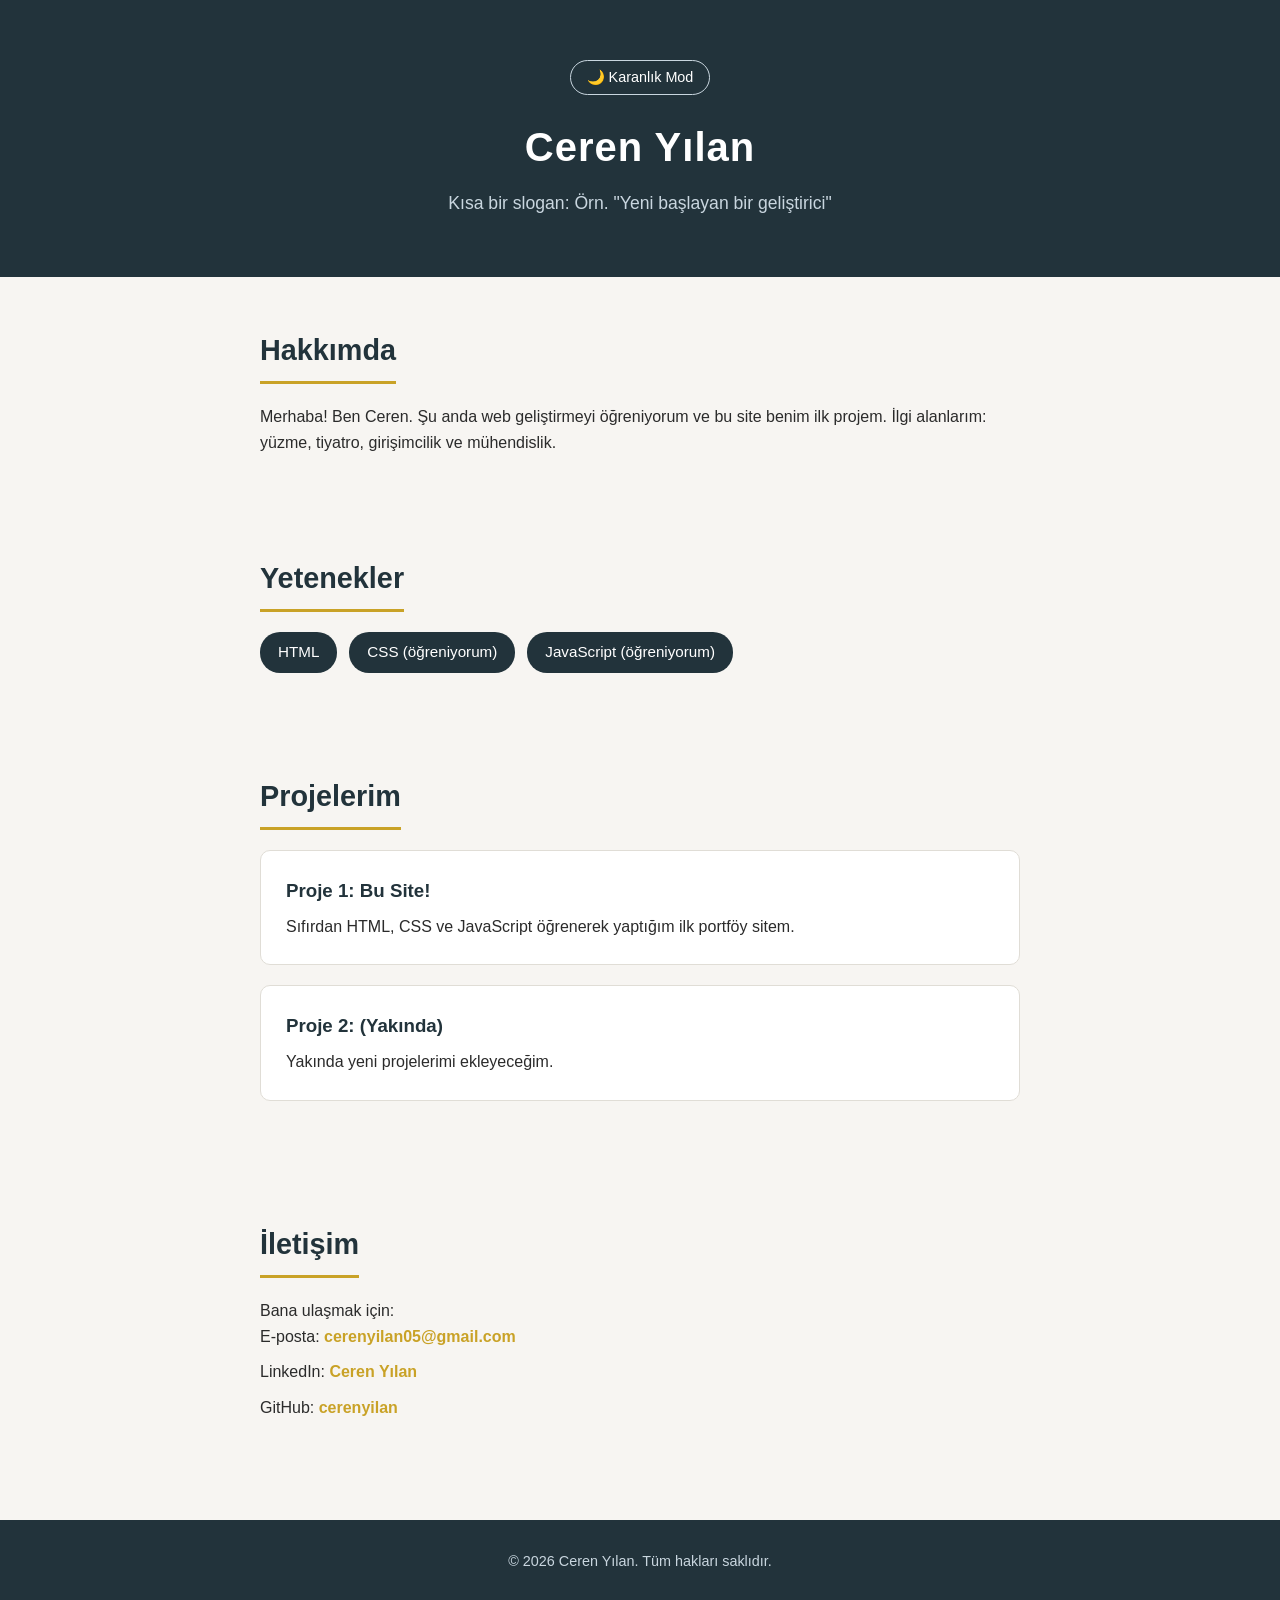
==== index.html @ 8c62ceee "Rename index (2).html to index.html" ====
<!DOCTYPE html>
<!-- Bu satır, tarayıcıya "bu bir HTML5 belgesi" diyor. Her HTML dosyasının en başında olmalı. -->
<html lang="tr">
<!-- <html> tüm sayfayı saran ana kutudur. lang="tr" tarayıcıya sayfanın Türkçe olduğunu söyler. -->

<head>
    <!-- <head> içindekiler EKRANDA GÖRÜNMEZ. Tarayıcıya "arkaplan bilgisi" verir. -->
    <meta charset="UTF-8">
    <!-- Türkçe karakterlerin (ş, ğ, ı, ö, ü, ç) doğru görünmesini sağlar -->
    <meta name="viewport" content="width=device-width, initial-scale=1.0">
    <!-- Telefon ve tablette sayfanın doğru ölçekte açılmasını sağlar (3. aşamada işimize yarayacak) -->
    <title>Portföyüm</title>
    <!-- Bu yazı, tarayıcı sekmesinde (tab) görünür -->
    <link rel="stylesheet" href="style.css">
    <!-- Bu satır, style.css dosyasını bu sayfaya bağlar.
         CSS ve HTML dosyaları AYNI KLASÖRDE olmalı ki bu bağlantı çalışsın. -->
</head>

<body>
    <!-- <body> içindekiler EKRANDA GÖRÜNÜR. Sitenin gerçek içeriği burada. -->

    <!-- ===== ÜST KISIM / BAŞLIK ===== -->
    <header>
        <button id="tema-butonu">🌙 Karanlık Mod</button>
        <!-- Bu butona JavaScript'te "id ile" erişeceğiz -->
        <h1>Ceren Yılan</h1>
        <p>Kısa bir slogan: Örn. "Yeni başlayan bir geliştirici"</p>
    </header>

    <!-- ===== HAKKIMDA BÖLÜMÜ ===== -->
    <section id="hakkimda">
        <h2>Hakkımda</h2>
        <p>
            Merhaba! Ben Ceren. Şu anda web geliştirmeyi öğreniyorum ve
            bu site benim ilk projem. İlgi alanlarım: yüzme, tiyatro,
            girişimcilik ve mühendislik.
        </p>
    </section>

    <!-- ===== YETENEKLER BÖLÜMÜ ===== -->
    <section id="yetenekler">
        <h2>Yetenekler</h2>
        <ul>
            <li>HTML</li>
            <li>CSS (öğreniyorum)</li>
            <li>JavaScript (öğreniyorum)</li>
        </ul>
    </section>

    <!-- ===== PROJELER BÖLÜMÜ ===== -->
    <section id="projeler">
        <h2>Projelerim</h2>

        <div class="proje-karti">
            <h3>Proje 1: Bu Site!</h3>
            <p>Sıfırdan HTML, CSS ve JavaScript öğrenerek yaptığım ilk portföy sitem.</p>
        </div>

        <div class="proje-karti">
            <h3>Proje 2: (Yakında)</h3>
            <p>Yakında yeni projelerimi ekleyeceğim.</p>
        </div>
    </section>

    <!-- ===== İLETİŞİM BÖLÜMÜ ===== -->
    <section id="iletisim">
        <h2>İletişim</h2>
        <p>Bana ulaşmak için:</p>
        <ul>
            <li>E-posta: <a href="mailto:cerenyilan05@gmail.com">cerenyilan05@gmail.com</a></li>
            <li>LinkedIn: <a href="https://www.linkedin.com/in/ceren-yilan">Ceren Yılan</a></li>
            <li>GitHub: <a href="https://github.com/cerenyilan">cerenyilan</a></li>
        </ul>
    </section>

    <!-- ===== ALT BİLGİ ===== -->
    <footer>
        <p>&copy; 2026 Ceren Yılan. Tüm hakları saklıdır.</p>
    </footer>

    <script src="script.js"></script>
    <!-- script etiketini body'nin EN SONUNA koyuyoruz.
         Neden? Çünkü JavaScript, sayfadaki elemanlara erişmeye çalışır
         (örn. tema-butonu). Eğer script HTML'in en başında olsaydı,
         buton henüz yüklenmeden JS onu aramaya çalışır ve HATA verirdi.
         En sona koymak, "önce sayfayı kur, sonra JS'i çalıştır" demektir. -->

</body>
</html>
---- style.css ----
/* ============================================
   1. GENEL SIFIRLAMA (RESET)
   Tarayıcılar bazı etiketlere kendiliğinden boşluk (margin/padding) verir.
   Bunu sıfırlayıp, kontrolü tamamen kendimiz alıyoruz.
   ============================================ */
* {
    margin: 0;
    padding: 0;
    box-sizing: border-box;
    /* box-sizing: border-box -> bir kutunun genişliğini hesaplarken
       padding ve border'ı da içine dahil eder. Bu, layout yaparken
       hayatını çok kolaylaştıracak bir ayar. */
}

/* ============================================
   2. TEMEL GÖVDE (BODY) AYARLARI
   Site genelinde kullanılacak font, arkaplan rengi, metin rengi.
   ============================================ */
body {
    font-family: 'Segoe UI', Arial, sans-serif;
    /* Tarayıcı önce 'Segoe UI'yi arar, yoksa Arial'a, o da yoksa
       sistemin varsayılan sans-serif fontuna geçer. */
    background-color: #f7f5f2;
    /* Göz yormayan, kırık beyaz bir arkaplan */
    color: #2b2b2b;
    /* Saf siyah yerine yumuşak koyu gri - okuması daha rahat */
    line-height: 1.6;
    /* Satırlar arası boşluk - metni okunabilir yapar */
}

/* ============================================
   3. ÜST KISIM (HEADER)
   ============================================ */
header {
    background-color: #22333b;
    /* Koyu, kurumsal bir lacivert-gri ton */
    color: #ffffff;
    text-align: center;
    padding: 60px 20px;
    /* üst-alt: 60px, sağ-sol: 20px */
}

header h1 {
    font-size: 2.5rem;
    /* rem = kök font boyutuna göre oran. 2.5rem ≈ 40px */
    margin-bottom: 10px;
    letter-spacing: 1px;
    /* Harfler arasına hafif boşluk - başlığa şıklık katar */
}

header p {
    font-size: 1.1rem;
    color: #c9d6df;
    /* Ana beyazdan biraz farklı, daha yumuşak bir ton */
}

/* ============================================
   4. BÖLÜMLER (SECTIONS) - GENEL KURAL
   Bu kural TÜM <section> etiketlerine uygulanır.
   ============================================ */
section {
    max-width: 800px;
    /* İçerik çok geniş ekranlarda bile 800px'i geçmesin,
       böylece satırlar çok uzayıp okunması zorlaşmaz. */
    margin: 0 auto;
    /* "margin: 0 auto" bir kutuyu YATAYDA ortalar */
    padding: 50px 20px;
}

section h2 {
    font-size: 1.8rem;
    color: #22333b;
    margin-bottom: 20px;
    border-bottom: 3px solid #c9a227;
    /* Başlığın altına ince bir çizgi - vurgu için */
    display: inline-block;
    /* Çizginin sadece yazının altında olmasını sağlar,
       tüm satırın altında değil. */
    padding-bottom: 8px;
}

/* ============================================
   5. YETENEKLER LİSTESİ
   ============================================ */
#yetenekler ul {
    list-style: none;
    /* Liste noktalarını (•) kaldırıyoruz, kendi tasarımımızı yapacağız */
    display: flex;
    /* Elemanları yan yana dizer (flexbox - çok önemli bir CSS aracı) */
    flex-wrap: wrap;
    /* Sığmazsa alt satıra insin */
    gap: 12px;
    /* Elemanlar arası boşluk */
}

#yetenekler li {
    background-color: #22333b;
    color: white;
    padding: 8px 18px;
    border-radius: 20px;
    /* Kenarları yuvarlar - "etiket/badge" görünümü verir */
    font-size: 0.95rem;
}

/* ============================================
   6. PROJE KARTLARI
   ============================================ */
.proje-karti {
    background-color: #ffffff;
    border: 1px solid #e0ddd6;
    border-radius: 10px;
    padding: 25px;
    margin-bottom: 20px;
    transition: transform 0.2s ease, box-shadow 0.2s ease;
    /* transition -> özellik değişirken ANINDA değil, yumuşak geçişle olsun */
}

.proje-karti:hover {
    /* :hover -> fare üzerine gelince ne olacağını belirler */
    transform: translateY(-4px);
    /* Kart hafifçe yukarı kalkar */
    box-shadow: 0 8px 20px rgba(0, 0, 0, 0.08);
    /* Hafif gölge - "kart havada süzülüyor" hissi verir */
}

.proje-karti h3 {
    color: #22333b;
    margin-bottom: 8px;
}

/* ============================================
   7. İLETİŞİM BÖLÜMÜ LİNKLERİ
   ============================================ */
#iletisim ul {
    list-style: none;
}

#iletisim li {
    margin-bottom: 10px;
}

#iletisim a {
    color: #c9a227;
    text-decoration: none;
    /* Linkin altındaki alt çizgiyi kaldırır */
    font-weight: 600;
}

#iletisim a:hover {
    text-decoration: underline;
    /* Sadece fare üzerine gelince alt çizgi görünsün */
}

/* ============================================
   8. ALT BİLGİ (FOOTER)
   ============================================ */
footer {
    text-align: center;
    padding: 30px 20px;
    background-color: #22333b;
    color: #c9d6df;
    font-size: 0.9rem;
    margin-top: 40px;
}

/* ============================================
   9. TEMA BUTONU
   ============================================ */
#tema-butonu {
    background-color: transparent;
    color: white;
    border: 1px solid #c9d6df;
    padding: 8px 16px;
    border-radius: 20px;
    cursor: pointer;
    /* cursor: pointer -> fare üzerine gelince "el" işaretine döner,
       bu bir butona tıklanabileceğini gösterir */
    font-size: 0.9rem;
    margin-bottom: 20px;
    transition: background-color 0.2s ease;
}

#tema-butonu:hover {
    background-color: rgba(255, 255, 255, 0.1);
    /* Hafif şeffaf beyaz - fare üzerine gelince belli olsun */
}

/* ============================================
   10. KARANLIK MOD (DARK MODE)
   JavaScript, <body> etiketine "karanlik-mod" class'ını EKLEYİP
   ÇIKARARAK bu kuralları tetikleyecek. CSS burada sadece
   "karanlik-mod class'ı varsa böyle görün" diyor, class'ı
   ekleme işini JavaScript yapacak.
   ============================================ */
body.karanlik-mod {
    background-color: #1a1a1a;
    color: #e8e8e8;
}

body.karanlik-mod .proje-karti {
    background-color: #2b2b2b;
    border-color: #3d3d3d;
}

body.karanlik-mod .proje-karti h3 {
    color: #e8e8e8;
}

body.karanlik-mod section h2 {
    color: #e8e8e8;
}

/* ============================================
   11. RESPONSIVE DESIGN (DUYARLI TASARIM)
   Ekran 768px'den dar olduğunda (tablet ve telefon) bu kurallar devreye girer.
   Yukarıdaki kurallar hâlâ geçerli, biz sadece BAZI özellikleri override
   ediyoruz (üzerine yazıyoruz).
   ============================================ */
@media (max-width: 768px) {

    header {
        padding: 40px 15px;
        /* Küçük ekranda dev boşluklara gerek yok, biraz daraltıyoruz */
    }

    header h1 {
        font-size: 1.8rem;
        /* 2.5rem çok büyüktü, telefon ekranında taşabilirdi */
    }

    header p {
        font-size: 1rem;
    }

    section {
        padding: 30px 16px;
        /* Kenar boşluklarını daralttık, içerik için daha fazla yer açtık */
    }

    section h2 {
        font-size: 1.5rem;
    }

    #yetenekler ul {
        justify-content: center;
        /* Etiketleri ortalıyoruz - dar ekranda daha dengeli durur */
    }

    .proje-karti {
        padding: 18px;
        /* Kart içi boşluğu biraz azalttık, dar ekranda yer kazandırır */
    }

    .proje-karti:hover {
        transform: none;
        /* Telefonda "hover" (fare üzerine gelme) diye bir şey yok,
           dokunmatik ekranda bu efekt anlamsız kalır, kapatıyoruz */
    }
}

/* Çok küçük telefonlar için (400px altı) ekstra bir ince ayar */
@media (max-width: 400px) {
    header h1 {
        font-size: 1.5rem;
    }

    #yetenekler li {
        font-size: 0.85rem;
        padding: 6px 14px;
    }
}
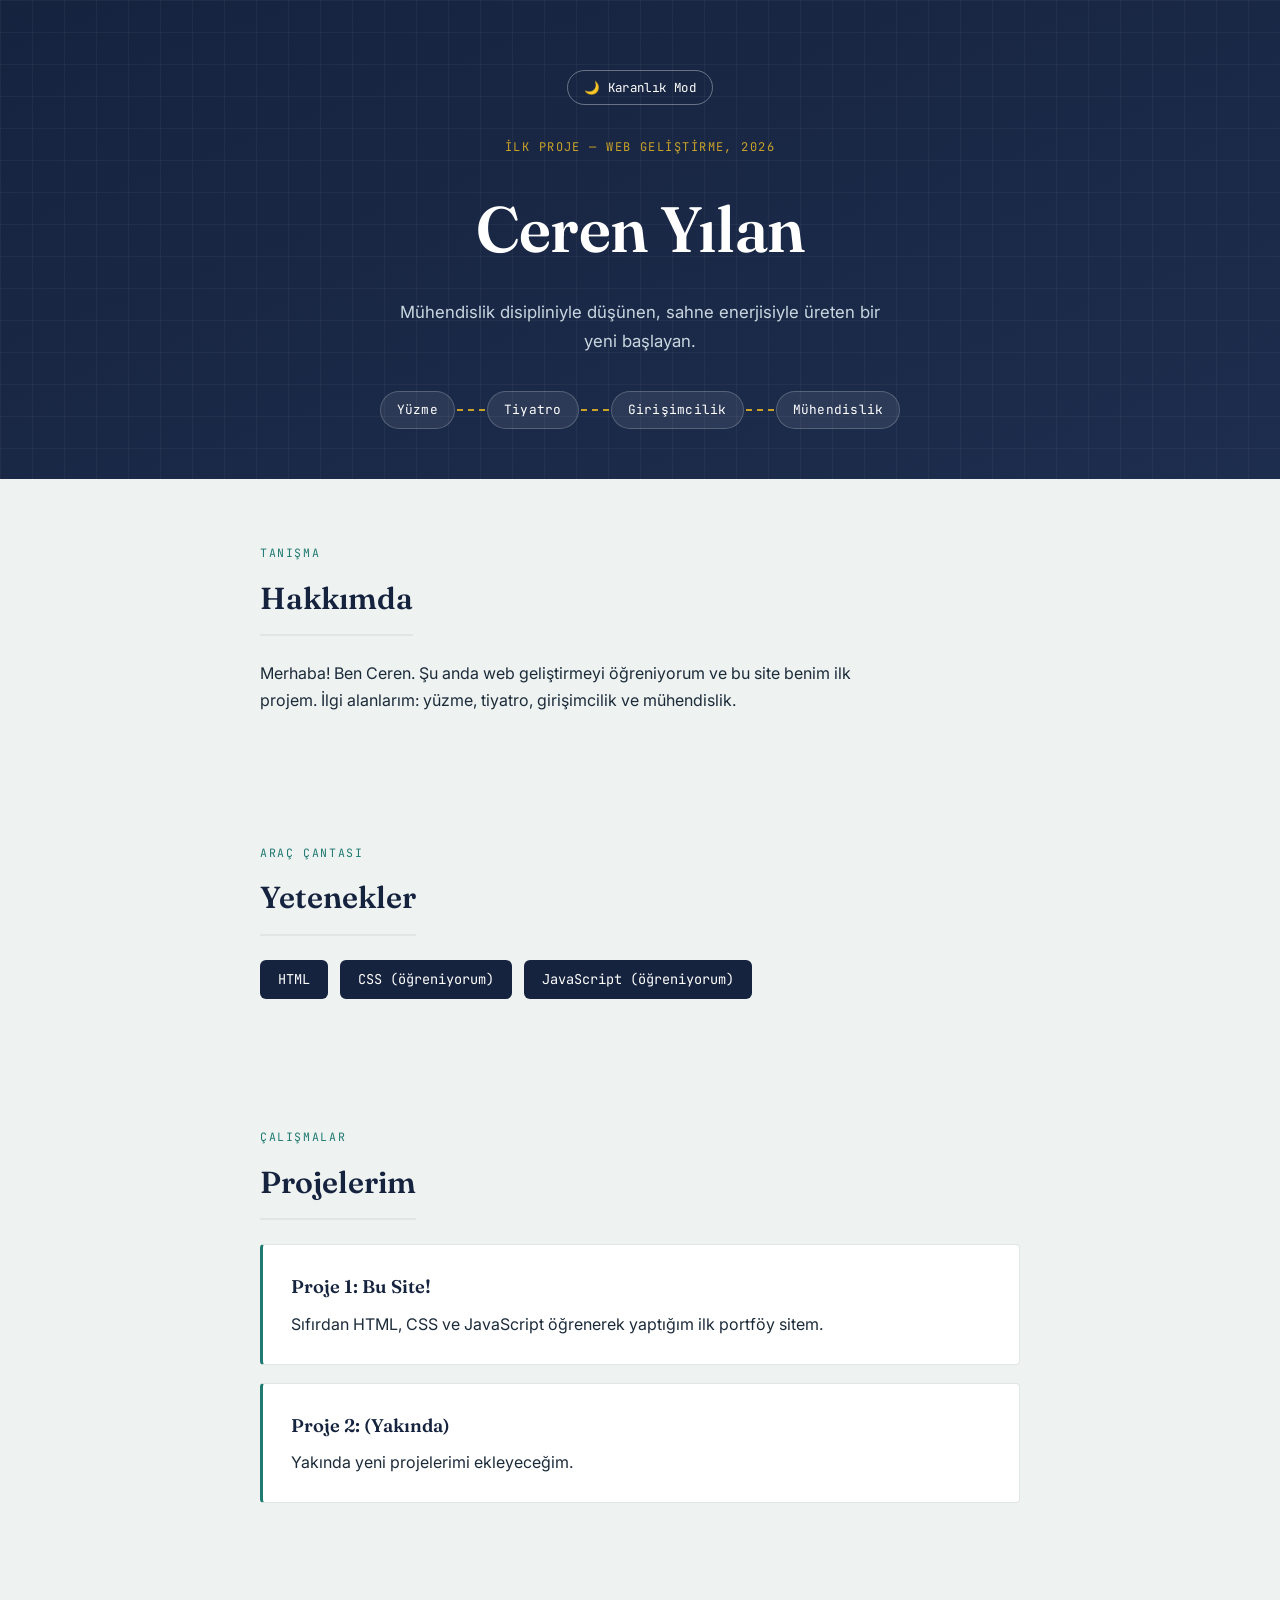
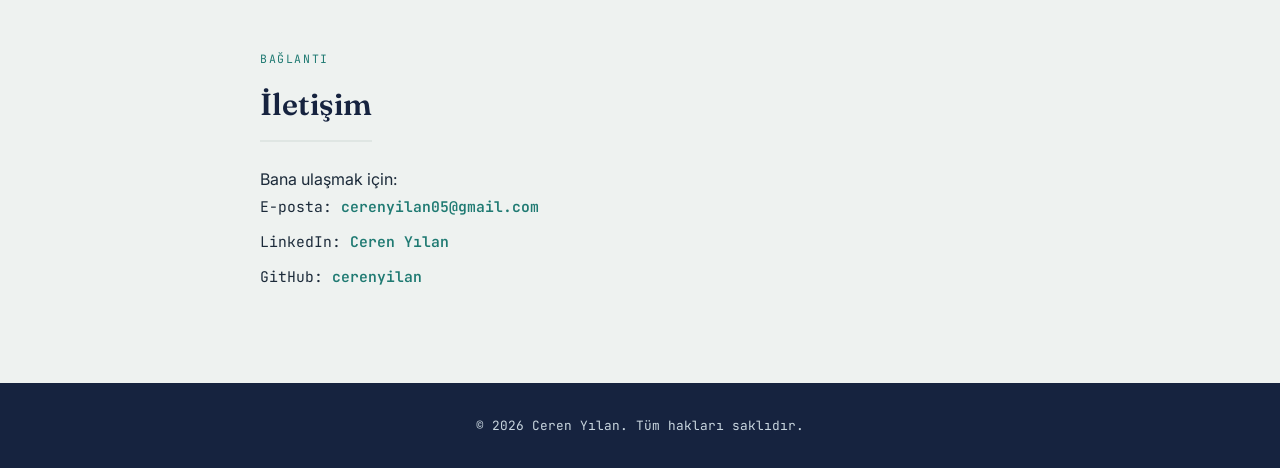
==== commit ea79844c: "Tasarimi gelistirdim: yeni renk paleti, fontlar ve scroll animasyonu" ====
--- a/index.html
+++ b/index.html
@@ -14,6 +14,12 @@
     <link rel="stylesheet" href="style.css">
     <!-- Bu satır, style.css dosyasını bu sayfaya bağlar.
          CSS ve HTML dosyaları AYNI KLASÖRDE olmalı ki bu bağlantı çalışsın. -->
+
+    <link rel="preconnect" href="https://fonts.googleapis.com">
+    <link rel="preconnect" href="https://fonts.gstatic.com" crossorigin>
+    <link href="https://fonts.googleapis.com/css2?family=Fraunces:opsz,wght@9..144,500;9..144,600;9..144,700&family=Inter:wght@400;500;600&family=JetBrains+Mono:wght@500&display=swap" rel="stylesheet">
+    <!-- Google Fonts'tan 3 farklı font ailesi çekiyoruz:
+         Fraunces (başlıklar), Inter (gövde metni), JetBrains Mono (etiketler) -->
 </head>
 
 <body>
@@ -23,12 +29,30 @@
     <header>
         <button id="tema-butonu">🌙 Karanlık Mod</button>
         <!-- Bu butona JavaScript'te "id ile" erişeceğiz -->
+
+        <p class="eyebrow">İLK PROJE — WEB GELİŞTİRME, 2026</p>
+        <!-- "eyebrow" = başlığın üstünde duran küçük, teknik görünümlü etiket -->
+
         <h1>Ceren Yılan</h1>
-        <p>Kısa bir slogan: Örn. "Yeni başlayan bir geliştirici"</p>
+        <p class="hero-tagline">Mühendislik disipliniyle düşünen, sahne enerjisiyle üreten bir yeni başlayan.</p>
+
+        <div class="ilgi-alanlari">
+            <!-- Kulvar çizgisi mantığı: her etiket, yüzme havuzu şeridi gibi
+                 kesikli bir çizgiyle birbirine bağlanıyor. Bu, "farklı
+                 alanlardan geçen tek bir yol" fikrini görsel olarak anlatıyor. -->
+            <span class="ilgi-etiket">Yüzme</span>
+            <span class="kulvar-cizgisi"></span>
+            <span class="ilgi-etiket">Tiyatro</span>
+            <span class="kulvar-cizgisi"></span>
+            <span class="ilgi-etiket">Girişimcilik</span>
+            <span class="kulvar-cizgisi"></span>
+            <span class="ilgi-etiket">Mühendislik</span>
+        </div>
     </header>
 
     <!-- ===== HAKKIMDA BÖLÜMÜ ===== -->
-    <section id="hakkimda">
+    <section id="hakkimda" class="reveal">
+        <p class="section-eyebrow">TANIŞMA</p>
         <h2>Hakkımda</h2>
         <p>
             Merhaba! Ben Ceren. Şu anda web geliştirmeyi öğreniyorum ve
@@ -38,7 +62,8 @@
     </section>
 
     <!-- ===== YETENEKLER BÖLÜMÜ ===== -->
-    <section id="yetenekler">
+    <section id="yetenekler" class="reveal">
+        <p class="section-eyebrow">ARAÇ ÇANTASI</p>
         <h2>Yetenekler</h2>
         <ul>
             <li>HTML</li>
@@ -48,7 +73,8 @@
     </section>
 
     <!-- ===== PROJELER BÖLÜMÜ ===== -->
-    <section id="projeler">
+    <section id="projeler" class="reveal">
+        <p class="section-eyebrow">ÇALIŞMALAR</p>
         <h2>Projelerim</h2>
 
         <div class="proje-karti">
@@ -63,7 +89,8 @@
     </section>
 
     <!-- ===== İLETİŞİM BÖLÜMÜ ===== -->
-    <section id="iletisim">
+    <section id="iletisim" class="reveal">
+        <p class="section-eyebrow">BAĞLANTI</p>
         <h2>İletişim</h2>
         <p>Bana ulaşmak için:</p>
         <ul>
--- a/style.css
+++ b/style.css
@@ -1,271 +1,395 @@
+/* ============================================
+   0. TASARIM TOKENLARI (CSS DEĞİŞKENLERİ)
+   Bu, YENİ bir CSS kavramı: "CSS Custom Properties" (değişkenler).
+   --isim: değer; şeklinde tanımlanır, sonra var(--isim) ile
+   istediğin yerde kullanılır. Faydası: rengi TEK yerden değiştirip
+   tüm siteye yayabilirsin, her yerde tek tek aramana gerek kalmaz.
+   ============================================ */
+:root {
+    /* Renk paleti */
+    --renk-lacivert: #16233f;      /* Ana koyu renk - mühendislik/ciddiyet */
+    --renk-lacivert-2: #1d2d4d;    /* Lacivertin biraz açığı - gradyanlar için */
+    --renk-kagit: #eef2f0;         /* Açık arkaplan - su/deniz köpüğü tonu */
+    --renk-metin: #1c2b3a;         /* Ana metin rengi */
+    --renk-teal: #1f7a72;          /* Ana vurgu - su, mühendislik */
+    --renk-altin: #c9a227;         /* İkincil vurgu - sahne/tiyatro ışığı */
+    --renk-gri-acik: #dfe6e3;      /* Kenarlıklar, ayraçlar için soft gri */
+
+    /* Tipografi */
+    --font-baslik: 'Fraunces', Georgia, serif;
+    --font-govde: 'Inter', 'Segoe UI', Arial, sans-serif;
+    --font-mono: 'JetBrains Mono', monospace;
+}
+
 /* ============================================
    1. GENEL SIFIRLAMA (RESET)
-   Tarayıcılar bazı etiketlere kendiliğinden boşluk (margin/padding) verir.
-   Bunu sıfırlayıp, kontrolü tamamen kendimiz alıyoruz.
    ============================================ */
 * {
     margin: 0;
     padding: 0;
     box-sizing: border-box;
-    /* box-sizing: border-box -> bir kutunun genişliğini hesaplarken
-       padding ve border'ı da içine dahil eder. Bu, layout yaparken
-       hayatını çok kolaylaştıracak bir ayar. */
 }
 
 /* ============================================
    2. TEMEL GÖVDE (BODY) AYARLARI
-   Site genelinde kullanılacak font, arkaplan rengi, metin rengi.
    ============================================ */
 body {
-    font-family: 'Segoe UI', Arial, sans-serif;
-    /* Tarayıcı önce 'Segoe UI'yi arar, yoksa Arial'a, o da yoksa
-       sistemin varsayılan sans-serif fontuna geçer. */
-    background-color: #f7f5f2;
-    /* Göz yormayan, kırık beyaz bir arkaplan */
-    color: #2b2b2b;
-    /* Saf siyah yerine yumuşak koyu gri - okuması daha rahat */
-    line-height: 1.6;
-    /* Satırlar arası boşluk - metni okunabilir yapar */
-}
-
-/* ============================================
-   3. ÜST KISIM (HEADER)
+    font-family: var(--font-govde);
+    background-color: var(--renk-kagit);
+    color: var(--renk-metin);
+    line-height: 1.7;
+    transition: background-color 0.3s ease, color 0.3s ease;
+    /* Karanlık moda geçişin ANİ değil, yumuşak olmasını sağlar */
+}
+
+/* ============================================
+   3. ÜST KISIM (HEADER) - YENİ TASARIM
    ============================================ */
 header {
-    background-color: #22333b;
-    /* Koyu, kurumsal bir lacivert-gri ton */
+    background: linear-gradient(160deg, var(--renk-lacivert) 0%, var(--renk-lacivert-2) 100%);
+    /* linear-gradient -> tek düz renk yerine iki renk arasında yumuşak geçiş.
+       160deg, geçişin açısını belirtiyor (yukarıdan aşağıya, hafif çapraz) */
     color: #ffffff;
     text-align: center;
-    padding: 60px 20px;
-    /* üst-alt: 60px, sağ-sol: 20px */
-}
-
-header h1 {
-    font-size: 2.5rem;
-    /* rem = kök font boyutuna göre oran. 2.5rem ≈ 40px */
-    margin-bottom: 10px;
-    letter-spacing: 1px;
-    /* Harfler arasına hafif boşluk - başlığa şıklık katar */
-}
-
-header p {
-    font-size: 1.1rem;
-    color: #c9d6df;
-    /* Ana beyazdan biraz farklı, daha yumuşak bir ton */
-}
-
-/* ============================================
-   4. BÖLÜMLER (SECTIONS) - GENEL KURAL
-   Bu kural TÜM <section> etiketlerine uygulanır.
-   ============================================ */
-section {
-    max-width: 800px;
-    /* İçerik çok geniş ekranlarda bile 800px'i geçmesin,
-       böylece satırlar çok uzayıp okunması zorlaşmaz. */
-    margin: 0 auto;
-    /* "margin: 0 auto" bir kutuyu YATAYDA ortalar */
-    padding: 50px 20px;
-}
-
-section h2 {
-    font-size: 1.8rem;
-    color: #22333b;
-    margin-bottom: 20px;
-    border-bottom: 3px solid #c9a227;
-    /* Başlığın altına ince bir çizgi - vurgu için */
-    display: inline-block;
-    /* Çizginin sadece yazının altında olmasını sağlar,
-       tüm satırın altında değil. */
-    padding-bottom: 8px;
-}
-
-/* ============================================
-   5. YETENEKLER LİSTESİ
-   ============================================ */
-#yetenekler ul {
-    list-style: none;
-    /* Liste noktalarını (•) kaldırıyoruz, kendi tasarımımızı yapacağız */
-    display: flex;
-    /* Elemanları yan yana dizer (flexbox - çok önemli bir CSS aracı) */
-    flex-wrap: wrap;
-    /* Sığmazsa alt satıra insin */
-    gap: 12px;
-    /* Elemanlar arası boşluk */
-}
-
-#yetenekler li {
-    background-color: #22333b;
-    color: white;
-    padding: 8px 18px;
-    border-radius: 20px;
-    /* Kenarları yuvarlar - "etiket/badge" görünümü verir */
-    font-size: 0.95rem;
-}
-
-/* ============================================
-   6. PROJE KARTLARI
-   ============================================ */
-.proje-karti {
-    background-color: #ffffff;
-    border: 1px solid #e0ddd6;
-    border-radius: 10px;
-    padding: 25px;
-    margin-bottom: 20px;
-    transition: transform 0.2s ease, box-shadow 0.2s ease;
-    /* transition -> özellik değişirken ANINDA değil, yumuşak geçişle olsun */
-}
-
-.proje-karti:hover {
-    /* :hover -> fare üzerine gelince ne olacağını belirler */
-    transform: translateY(-4px);
-    /* Kart hafifçe yukarı kalkar */
-    box-shadow: 0 8px 20px rgba(0, 0, 0, 0.08);
-    /* Hafif gölge - "kart havada süzülüyor" hissi verir */
-}
-
-.proje-karti h3 {
-    color: #22333b;
-    margin-bottom: 8px;
-}
-
-/* ============================================
-   7. İLETİŞİM BÖLÜMÜ LİNKLERİ
-   ============================================ */
-#iletisim ul {
-    list-style: none;
-}
-
-#iletisim li {
-    margin-bottom: 10px;
-}
-
-#iletisim a {
-    color: #c9a227;
-    text-decoration: none;
-    /* Linkin altındaki alt çizgiyi kaldırır */
-    font-weight: 600;
-}
-
-#iletisim a:hover {
-    text-decoration: underline;
-    /* Sadece fare üzerine gelince alt çizgi görünsün */
-}
-
-/* ============================================
-   8. ALT BİLGİ (FOOTER)
-   ============================================ */
-footer {
-    text-align: center;
-    padding: 30px 20px;
-    background-color: #22333b;
-    color: #c9d6df;
-    font-size: 0.9rem;
-    margin-top: 40px;
-}
-
-/* ============================================
-   9. TEMA BUTONU
-   ============================================ */
+    padding: 70px 20px 50px;
+    position: relative;
+    overflow: hidden;
+}
+
+header::before {
+    /* ::before -> elemanın İÇİNE, görünmeyen "hayalet" bir kutu ekler.
+       Burada header'ın arkasına ince bir kılavuz-çizgisi deseni koyuyoruz,
+       mühendislik/blueprint (teknik çizim) hissi vermesi için. */
+    content: "";
+    position: absolute;
+    inset: 0;
+    background-image:
+        linear-gradient(rgba(255, 255, 255, 0.04) 1px, transparent 1px),
+        linear-gradient(90deg, rgba(255, 255, 255, 0.04) 1px, transparent 1px);
+    background-size: 32px 32px;
+    /* Bu iki gradient, yatay ve dikey ince çizgiler oluşturup
+       ızgara (grid) kağıdı görünümü veriyor - mühendislik defteri gibi */
+    pointer-events: none;
+    /* Bu katmana tıklanamaz, sadece görsel amaçlı */
+}
+
 #tema-butonu {
+    position: relative;
     background-color: transparent;
     color: white;
-    border: 1px solid #c9d6df;
+    border: 1px solid rgba(255, 255, 255, 0.35);
     padding: 8px 16px;
     border-radius: 20px;
     cursor: pointer;
-    /* cursor: pointer -> fare üzerine gelince "el" işaretine döner,
-       bu bir butona tıklanabileceğini gösterir */
-    font-size: 0.9rem;
-    margin-bottom: 20px;
-    transition: background-color 0.2s ease;
+    font-family: var(--font-mono);
+    font-size: 0.78rem;
+    letter-spacing: 0.03em;
+    margin-bottom: 32px;
+    transition: background-color 0.2s ease, border-color 0.2s ease;
 }
 
 #tema-butonu:hover {
     background-color: rgba(255, 255, 255, 0.1);
-    /* Hafif şeffaf beyaz - fare üzerine gelince belli olsun */
-}
-
-/* ============================================
-   10. KARANLIK MOD (DARK MODE)
-   JavaScript, <body> etiketine "karanlik-mod" class'ını EKLEYİP
-   ÇIKARARAK bu kuralları tetikleyecek. CSS burada sadece
-   "karanlik-mod class'ı varsa böyle görün" diyor, class'ı
-   ekleme işini JavaScript yapacak.
+    border-color: rgba(255, 255, 255, 0.6);
+}
+
+.eyebrow {
+    position: relative;
+    font-family: var(--font-mono);
+    font-size: 0.75rem;
+    letter-spacing: 0.12em;
+    color: var(--renk-altin);
+    margin-bottom: 18px;
+}
+
+header h1 {
+    position: relative;
+    font-family: var(--font-baslik);
+    font-weight: 600;
+    font-size: clamp(2.5rem, 6vw, 4rem);
+    /* clamp(min, tercih-edilen, max) -> ekran boyutuna göre otomatik
+       ölçeklenen font boyutu. Bunu manuel media query yazmadan halleder. */
+    letter-spacing: -0.01em;
+    margin-bottom: 14px;
+}
+
+.hero-tagline {
+    position: relative;
+    font-size: 1.05rem;
+    color: #c9d6df;
+    max-width: 480px;
+    margin: 0 auto 36px;
+}
+
+/* --- İmza öğesi: kulvar çizgisiyle bağlanan ilgi alanı etiketleri --- */
+.ilgi-alanlari {
+    position: relative;
+    display: flex;
+    align-items: center;
+    justify-content: center;
+    flex-wrap: wrap;
+    gap: 0;
+    max-width: 640px;
+    margin: 0 auto;
+}
+
+.ilgi-etiket {
+    font-family: var(--font-mono);
+    font-size: 0.8rem;
+    letter-spacing: 0.02em;
+    color: #ffffff;
+    background-color: rgba(255, 255, 255, 0.08);
+    border: 1px solid rgba(255, 255, 255, 0.2);
+    padding: 7px 16px;
+    border-radius: 999px;
+    white-space: nowrap;
+}
+
+.kulvar-cizgisi {
+    /* Yüzme havuzu kulvar şeridini simgeleyen kesikli çizgi */
+    width: 28px;
+    height: 0;
+    border-top: 2px dashed var(--renk-altin);
+    margin: 0 2px;
+}
+
+/* ============================================
+   4. BÖLÜMLER (SECTIONS) - GENEL KURAL
+   ============================================ */
+section {
+    max-width: 800px;
+    margin: 0 auto;
+    padding: 64px 20px;
+}
+
+.section-eyebrow {
+    font-family: var(--font-mono);
+    font-size: 0.72rem;
+    letter-spacing: 0.14em;
+    color: var(--renk-teal);
+    margin-bottom: 10px;
+}
+
+section h2 {
+    font-family: var(--font-baslik);
+    font-weight: 600;
+    font-size: 1.9rem;
+    color: var(--renk-lacivert);
+    margin-bottom: 24px;
+    padding-bottom: 10px;
+    border-bottom: 2px solid var(--renk-gri-acik);
+    display: inline-block;
+}
+
+section p {
+    max-width: 640px;
+}
+
+/* ============================================
+   5. SCROLL REVEAL ANİMASYONU
+   JavaScript, bir bölüm ekrana girdiğinde ".gorunur" class'ını
+   ekleyecek. Burada CSS, o class YOKKEN elemanın "gizli ve biraz
+   aşağıda" olmasını, class GELDİĞİNDE ise yumuşakça belirmesini
+   tanımlıyor. Asıl hareketi tetikleyen JS, ama nasıl görüneceğini
+   CSS söylüyor.
+   ============================================ */
+.reveal {
+    opacity: 0;
+    transform: translateY(24px);
+    transition: opacity 0.6s ease, transform 0.6s ease;
+}
+
+.reveal.gorunur {
+    opacity: 1;
+    transform: translateY(0);
+}
+
+/* ============================================
+   6. YETENEKLER LİSTESİ
+   ============================================ */
+#yetenekler ul {
+    list-style: none;
+    display: flex;
+    flex-wrap: wrap;
+    gap: 12px;
+}
+
+#yetenekler li {
+    background-color: var(--renk-lacivert);
+    color: white;
+    font-family: var(--font-mono);
+    font-size: 0.85rem;
+    padding: 8px 18px;
+    border-radius: 6px;
+    /* Tam yuvarlak yerine hafif köşeli - "etiket" değil "modül" hissi,
+       mühendislik/teknik referansa daha uygun */
+}
+
+/* ============================================
+   7. PROJE KARTLARI
+   ============================================ */
+.proje-karti {
+    background-color: #ffffff;
+    border: 1px solid var(--renk-gri-acik);
+    border-left: 3px solid var(--renk-teal);
+    /* Sol kenarda kalın renkli çizgi - "bu bir dosya/kayıt" hissi verir */
+    border-radius: 4px;
+    padding: 26px 28px;
+    margin-bottom: 18px;
+    transition: transform 0.2s ease, box-shadow 0.2s ease, border-left-color 0.2s ease;
+}
+
+.proje-karti:hover {
+    transform: translateX(4px);
+    /* Yukarı değil, sağa kayma - kart bir "dosya çekmecesi" gibi açılıyor hissi */
+    box-shadow: 0 8px 24px rgba(22, 35, 63, 0.1);
+    border-left-color: var(--renk-altin);
+}
+
+.proje-karti h3 {
+    font-family: var(--font-baslik);
+    font-weight: 600;
+    color: var(--renk-lacivert);
+    margin-bottom: 8px;
+    font-size: 1.15rem;
+}
+
+/* ============================================
+   8. İLETİŞİM BÖLÜMÜ LİNKLERİ
+   ============================================ */
+#iletisim ul {
+    list-style: none;
+}
+
+#iletisim li {
+    margin-bottom: 10px;
+    font-family: var(--font-mono);
+    font-size: 0.92rem;
+}
+
+#iletisim a {
+    color: var(--renk-teal);
+    text-decoration: none;
+    font-weight: 600;
+    border-bottom: 1px solid transparent;
+    transition: border-color 0.2s ease;
+}
+
+#iletisim a:hover {
+    border-bottom-color: var(--renk-teal);
+}
+
+/* ============================================
+   9. ALT BİLGİ (FOOTER)
+   ============================================ */
+footer {
+    text-align: center;
+    padding: 32px 20px;
+    background-color: var(--renk-lacivert);
+    color: #c9d6df;
+    font-family: var(--font-mono);
+    font-size: 0.8rem;
+    margin-top: 20px;
+}
+
+/* ============================================
+   10. TEMA BUTONU İÇİN EK KURAL
+   (Not: temel stil yukarıda #tema-butonu içinde tanımlı, bu boşluk
+   ileride ek dark-mode-özel buton stilleri gerekirse burada durur)
+   ============================================ */
+
+/* ============================================
+   11. KARANLIK MOD (DARK MODE)
    ============================================ */
 body.karanlik-mod {
-    background-color: #1a1a1a;
-    color: #e8e8e8;
+    background-color: #12181f;
+    color: #dfe6e3;
+}
+
+body.karanlik-mod section h2 {
+    color: #eef2f0;
+    border-bottom-color: #2a3542;
 }
 
 body.karanlik-mod .proje-karti {
-    background-color: #2b2b2b;
-    border-color: #3d3d3d;
+    background-color: #1a222b;
+    border-color: #2a3542;
 }
 
 body.karanlik-mod .proje-karti h3 {
-    color: #e8e8e8;
-}
-
-body.karanlik-mod section h2 {
-    color: #e8e8e8;
-}
-
-/* ============================================
-   11. RESPONSIVE DESIGN (DUYARLI TASARIM)
-   Ekran 768px'den dar olduğunda (tablet ve telefon) bu kurallar devreye girer.
-   Yukarıdaki kurallar hâlâ geçerli, biz sadece BAZI özellikleri override
-   ediyoruz (üzerine yazıyoruz).
+    color: #eef2f0;
+}
+
+body.karanlik-mod #yetenekler li {
+    background-color: var(--renk-teal);
+}
+
+/* ============================================
+   12. RESPONSIVE DESIGN (DUYARLI TASARIM)
    ============================================ */
 @media (max-width: 768px) {
 
     header {
-        padding: 40px 15px;
-        /* Küçük ekranda dev boşluklara gerek yok, biraz daraltıyoruz */
-    }
-
+        padding: 50px 16px 40px;
+    }
+
+    header h1 {
+        font-size: 2.2rem;
+    }
+
+    .hero-tagline {
+        font-size: 0.95rem;
+    }
+
+    .ilgi-alanlari {
+        gap: 8px;
+    }
+
+    .kulvar-cizgisi {
+        display: none;
+        /* Dar ekranda kulvar çizgileri kalabalık yapar, gizliyoruz */
+    }
+
+    section {
+        padding: 44px 16px;
+    }
+
+    section h2 {
+        font-size: 1.5rem;
+    }
+
+    #yetenekler ul {
+        justify-content: center;
+    }
+
+    .proje-karti {
+        padding: 18px 20px;
+    }
+
+    .proje-karti:hover {
+        transform: none;
+    }
+}
+
+@media (max-width: 400px) {
     header h1 {
         font-size: 1.8rem;
-        /* 2.5rem çok büyüktü, telefon ekranında taşabilirdi */
-    }
-
-    header p {
-        font-size: 1rem;
-    }
-
-    section {
-        padding: 30px 16px;
-        /* Kenar boşluklarını daralttık, içerik için daha fazla yer açtık */
-    }
-
-    section h2 {
-        font-size: 1.5rem;
-    }
-
-    #yetenekler ul {
-        justify-content: center;
-        /* Etiketleri ortalıyoruz - dar ekranda daha dengeli durur */
-    }
-
-    .proje-karti {
-        padding: 18px;
-        /* Kart içi boşluğu biraz azalttık, dar ekranda yer kazandırır */
-    }
-
-    .proje-karti:hover {
-        transform: none;
-        /* Telefonda "hover" (fare üzerine gelme) diye bir şey yok,
-           dokunmatik ekranda bu efekt anlamsız kalır, kapatıyoruz */
-    }
-}
-
-/* Çok küçük telefonlar için (400px altı) ekstra bir ince ayar */
-@media (max-width: 400px) {
-    header h1 {
-        font-size: 1.5rem;
-    }
-
-    #yetenekler li {
-        font-size: 0.85rem;
-        padding: 6px 14px;
-    }
-}
+    }
+
+    .ilgi-etiket {
+        font-size: 0.72rem;
+        padding: 6px 12px;
+    }
+}
+
+/* ============================================
+   13. ERİŞİLEBİLİRLİK: KLAVYE ODAĞI
+   Klavye ile (Tab tuşuyla) gezinen kullanıcılar için, odaklanılan
+   elemanın etrafında görünür bir çerçeve bırakıyoruz. Bunu CSS ile
+   kaldırmak yaygın bir hatadır - biz bilerek koruyoruz.
+   ============================================ */
+a:focus-visible,
+button:focus-visible {
+    outline: 2px solid var(--renk-teal);
+    outline-offset: 3px;
+}
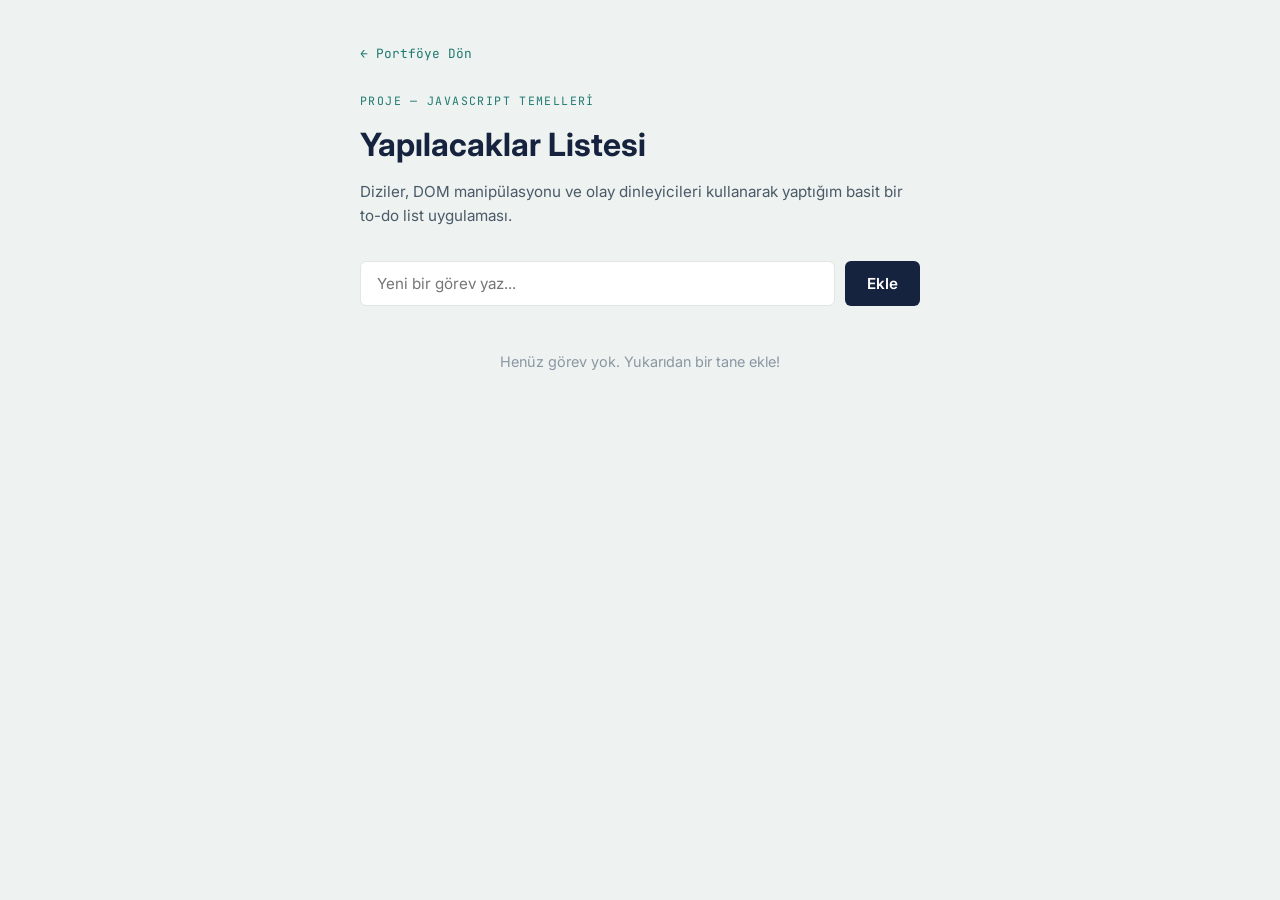
==== commit f523b633: "To-do list projesi eklendi" ====
--- a/index.html
+++ b/index.html
@@ -1,116 +1,51 @@
 <!DOCTYPE html>
-<!-- Bu satır, tarayıcıya "bu bir HTML5 belgesi" diyor. Her HTML dosyasının en başında olmalı. -->
 <html lang="tr">
-<!-- <html> tüm sayfayı saran ana kutudur. lang="tr" tarayıcıya sayfanın Türkçe olduğunu söyler. -->
 
 <head>
-    <!-- <head> içindekiler EKRANDA GÖRÜNMEZ. Tarayıcıya "arkaplan bilgisi" verir. -->
     <meta charset="UTF-8">
-    <!-- Türkçe karakterlerin (ş, ğ, ı, ö, ü, ç) doğru görünmesini sağlar -->
     <meta name="viewport" content="width=device-width, initial-scale=1.0">
-    <!-- Telefon ve tablette sayfanın doğru ölçekte açılmasını sağlar (3. aşamada işimize yarayacak) -->
-    <title>Portföyüm</title>
-    <!-- Bu yazı, tarayıcı sekmesinde (tab) görünür -->
+    <title>Yapılacaklar Listesi | Ceren Yılan</title>
     <link rel="stylesheet" href="style.css">
-    <!-- Bu satır, style.css dosyasını bu sayfaya bağlar.
-         CSS ve HTML dosyaları AYNI KLASÖRDE olmalı ki bu bağlantı çalışsın. -->
-
     <link rel="preconnect" href="https://fonts.googleapis.com">
     <link rel="preconnect" href="https://fonts.gstatic.com" crossorigin>
-    <link href="https://fonts.googleapis.com/css2?family=Fraunces:opsz,wght@9..144,500;9..144,600;9..144,700&family=Inter:wght@400;500;600&family=JetBrains+Mono:wght@500&display=swap" rel="stylesheet">
-    <!-- Google Fonts'tan 3 farklı font ailesi çekiyoruz:
-         Fraunces (başlıklar), Inter (gövde metni), JetBrains Mono (etiketler) -->
+    <link href="https://fonts.googleapis.com/css2?family=Inter:wght@400;500;600&family=JetBrains+Mono:wght@500&display=swap" rel="stylesheet">
 </head>
 
 <body>
-    <!-- <body> içindekiler EKRANDA GÖRÜNÜR. Sitenin gerçek içeriği burada. -->
 
-    <!-- ===== ÜST KISIM / BAŞLIK ===== -->
-    <header>
-        <button id="tema-butonu">🌙 Karanlık Mod</button>
-        <!-- Bu butona JavaScript'te "id ile" erişeceğiz -->
+    <div class="sayfa">
 
-        <p class="eyebrow">İLK PROJE — WEB GELİŞTİRME, 2026</p>
-        <!-- "eyebrow" = başlığın üstünde duran küçük, teknik görünümlü etiket -->
+        <a href="../../index.html" class="geri-linki">← Portföye Dön</a>
+        <!-- ../../ -> "iki klasör yukarı çık" demek. Bu dosya
+             projeler/todo-list/ içinde olduğu için, ana index.html'e
+             ulaşmak için 2 seviye yukarı çıkmamız gerekiyor. -->
 
-        <h1>Ceren Yılan</h1>
-        <p class="hero-tagline">Mühendislik disipliniyle düşünen, sahne enerjisiyle üreten bir yeni başlayan.</p>
+        <header>
+            <p class="eyebrow">PROJE — JAVASCRIPT TEMELLERİ</p>
+            <h1>Yapılacaklar Listesi</h1>
+            <p class="aciklama">Diziler, DOM manipülasyonu ve olay dinleyicileri kullanarak yaptığım basit bir to-do list uygulaması.</p>
+        </header>
 
-        <div class="ilgi-alanlari">
-            <!-- Kulvar çizgisi mantığı: her etiket, yüzme havuzu şeridi gibi
-                 kesikli bir çizgiyle birbirine bağlanıyor. Bu, "farklı
-                 alanlardan geçen tek bir yol" fikrini görsel olarak anlatıyor. -->
-            <span class="ilgi-etiket">Yüzme</span>
-            <span class="kulvar-cizgisi"></span>
-            <span class="ilgi-etiket">Tiyatro</span>
-            <span class="kulvar-cizgisi"></span>
-            <span class="ilgi-etiket">Girişimcilik</span>
-            <span class="kulvar-cizgisi"></span>
-            <span class="ilgi-etiket">Mühendislik</span>
-        </div>
-    </header>
+        <main>
+            <!-- ===== GÖREV EKLEME ALANI ===== -->
+            <div class="ekleme-alani">
+                <input type="text" id="gorev-input" placeholder="Yeni bir görev yaz..." maxlength="80">
+                <button id="ekle-butonu">Ekle</button>
+            </div>
 
-    <!-- ===== HAKKIMDA BÖLÜMÜ ===== -->
-    <section id="hakkimda" class="reveal">
-        <p class="section-eyebrow">TANIŞMA</p>
-        <h2>Hakkımda</h2>
-        <p>
-            Merhaba! Ben Ceren. Şu anda web geliştirmeyi öğreniyorum ve
-            bu site benim ilk projem. İlgi alanlarım: yüzme, tiyatro,
-            girişimcilik ve mühendislik.
-        </p>
-    </section>
+            <!-- ===== GÖREV LİSTESİ ===== -->
+            <!-- Bu liste BOŞ - JavaScript, kullanıcı görev ekledikçe
+                 buraya <li> etiketlerini KENDİSİ oluşturup ekleyecek.
+                 Buna "dinamik DOM oluşturma" denir. -->
+            <ul id="gorev-listesi"></ul>
 
-    <!-- ===== YETENEKLER BÖLÜMÜ ===== -->
-    <section id="yetenekler" class="reveal">
-        <p class="section-eyebrow">ARAÇ ÇANTASI</p>
-        <h2>Yetenekler</h2>
-        <ul>
-            <li>HTML</li>
-            <li>CSS (öğreniyorum)</li>
-            <li>JavaScript (öğreniyorum)</li>
-        </ul>
-    </section>
+            <!-- ===== BOŞ DURUM MESAJI ===== -->
+            <p id="bos-mesaji" class="bos-mesaji">Henüz görev yok. Yukarıdan bir tane ekle!</p>
+        </main>
 
-    <!-- ===== PROJELER BÖLÜMÜ ===== -->
-    <section id="projeler" class="reveal">
-        <p class="section-eyebrow">ÇALIŞMALAR</p>
-        <h2>Projelerim</h2>
-
-        <div class="proje-karti">
-            <h3>Proje 1: Bu Site!</h3>
-            <p>Sıfırdan HTML, CSS ve JavaScript öğrenerek yaptığım ilk portföy sitem.</p>
-        </div>
-
-        <div class="proje-karti">
-            <h3>Proje 2: (Yakında)</h3>
-            <p>Yakında yeni projelerimi ekleyeceğim.</p>
-        </div>
-    </section>
-
-    <!-- ===== İLETİŞİM BÖLÜMÜ ===== -->
-    <section id="iletisim" class="reveal">
-        <p class="section-eyebrow">BAĞLANTI</p>
-        <h2>İletişim</h2>
-        <p>Bana ulaşmak için:</p>
-        <ul>
-            <li>E-posta: <a href="mailto:cerenyilan05@gmail.com">cerenyilan05@gmail.com</a></li>
-            <li>LinkedIn: <a href="https://www.linkedin.com/in/ceren-yilan">Ceren Yılan</a></li>
-            <li>GitHub: <a href="https://github.com/cerenyilan">cerenyilan</a></li>
-        </ul>
-    </section>
-
-    <!-- ===== ALT BİLGİ ===== -->
-    <footer>
-        <p>&copy; 2026 Ceren Yılan. Tüm hakları saklıdır.</p>
-    </footer>
+    </div>
 
     <script src="script.js"></script>
-    <!-- script etiketini body'nin EN SONUNA koyuyoruz.
-         Neden? Çünkü JavaScript, sayfadaki elemanlara erişmeye çalışır
-         (örn. tema-butonu). Eğer script HTML'in en başında olsaydı,
-         buton henüz yüklenmeden JS onu aramaya çalışır ve HATA verirdi.
-         En sona koymak, "önce sayfayı kur, sonra JS'i çalıştır" demektir. -->
 
 </body>
 </html>
--- a/style.css
+++ b/style.css
@@ -1,395 +1,187 @@
-/* ============================================
-   0. TASARIM TOKENLARI (CSS DEĞİŞKENLERİ)
-   Bu, YENİ bir CSS kavramı: "CSS Custom Properties" (değişkenler).
-   --isim: değer; şeklinde tanımlanır, sonra var(--isim) ile
-   istediğin yerde kullanılır. Faydası: rengi TEK yerden değiştirip
-   tüm siteye yayabilirsin, her yerde tek tek aramana gerek kalmaz.
-   ============================================ */
 :root {
-    /* Renk paleti */
-    --renk-lacivert: #16233f;      /* Ana koyu renk - mühendislik/ciddiyet */
-    --renk-lacivert-2: #1d2d4d;    /* Lacivertin biraz açığı - gradyanlar için */
-    --renk-kagit: #eef2f0;         /* Açık arkaplan - su/deniz köpüğü tonu */
-    --renk-metin: #1c2b3a;         /* Ana metin rengi */
-    --renk-teal: #1f7a72;          /* Ana vurgu - su, mühendislik */
-    --renk-altin: #c9a227;         /* İkincil vurgu - sahne/tiyatro ışığı */
-    --renk-gri-acik: #dfe6e3;      /* Kenarlıklar, ayraçlar için soft gri */
-
-    /* Tipografi */
-    --font-baslik: 'Fraunces', Georgia, serif;
+    --renk-lacivert: #16233f;
+    --renk-kagit: #eef2f0;
+    --renk-metin: #1c2b3a;
+    --renk-teal: #1f7a72;
+    --renk-altin: #c9a227;
+    --renk-gri-acik: #dfe6e3;
     --font-govde: 'Inter', 'Segoe UI', Arial, sans-serif;
     --font-mono: 'JetBrains Mono', monospace;
 }
 
-/* ============================================
-   1. GENEL SIFIRLAMA (RESET)
-   ============================================ */
 * {
     margin: 0;
     padding: 0;
     box-sizing: border-box;
 }
 
-/* ============================================
-   2. TEMEL GÖVDE (BODY) AYARLARI
-   ============================================ */
 body {
     font-family: var(--font-govde);
     background-color: var(--renk-kagit);
     color: var(--renk-metin);
-    line-height: 1.7;
-    transition: background-color 0.3s ease, color 0.3s ease;
-    /* Karanlık moda geçişin ANİ değil, yumuşak olmasını sağlar */
+    line-height: 1.6;
+    padding: 40px 16px;
+}
+
+.sayfa {
+    max-width: 560px;
+    margin: 0 auto;
+}
+
+.geri-linki {
+    display: inline-block;
+    font-family: var(--font-mono);
+    font-size: 0.8rem;
+    color: var(--renk-teal);
+    text-decoration: none;
+    margin-bottom: 28px;
+}
+
+.geri-linki:hover {
+    text-decoration: underline;
+}
+
+header {
+    margin-bottom: 32px;
+}
+
+.eyebrow {
+    font-family: var(--font-mono);
+    font-size: 0.72rem;
+    letter-spacing: 0.12em;
+    color: var(--renk-teal);
+    margin-bottom: 8px;
+}
+
+header h1 {
+    font-size: 2rem;
+    color: var(--renk-lacivert);
+    margin-bottom: 10px;
+}
+
+.aciklama {
+    color: #4a5a68;
+    font-size: 0.95rem;
 }
 
 /* ============================================
-   3. ÜST KISIM (HEADER) - YENİ TASARIM
+   GÖREV EKLEME ALANI
    ============================================ */
-header {
-    background: linear-gradient(160deg, var(--renk-lacivert) 0%, var(--renk-lacivert-2) 100%);
-    /* linear-gradient -> tek düz renk yerine iki renk arasında yumuşak geçiş.
-       160deg, geçişin açısını belirtiyor (yukarıdan aşağıya, hafif çapraz) */
-    color: #ffffff;
-    text-align: center;
-    padding: 70px 20px 50px;
-    position: relative;
-    overflow: hidden;
+.ekleme-alani {
+    display: flex;
+    gap: 10px;
+    margin-bottom: 24px;
 }
 
-header::before {
-    /* ::before -> elemanın İÇİNE, görünmeyen "hayalet" bir kutu ekler.
-       Burada header'ın arkasına ince bir kılavuz-çizgisi deseni koyuyoruz,
-       mühendislik/blueprint (teknik çizim) hissi vermesi için. */
-    content: "";
-    position: absolute;
-    inset: 0;
-    background-image:
-        linear-gradient(rgba(255, 255, 255, 0.04) 1px, transparent 1px),
-        linear-gradient(90deg, rgba(255, 255, 255, 0.04) 1px, transparent 1px);
-    background-size: 32px 32px;
-    /* Bu iki gradient, yatay ve dikey ince çizgiler oluşturup
-       ızgara (grid) kağıdı görünümü veriyor - mühendislik defteri gibi */
-    pointer-events: none;
-    /* Bu katmana tıklanamaz, sadece görsel amaçlı */
+#gorev-input {
+    flex: 1;
+    /* flex: 1 -> bu eleman, kalan TÜM boş alanı doldursun.
+       Buton sabit genişlikte kalırken, input esner. */
+    padding: 12px 16px;
+    border: 1px solid var(--renk-gri-acik);
+    border-radius: 6px;
+    font-family: var(--font-govde);
+    font-size: 0.95rem;
+    background-color: white;
 }
 
-#tema-butonu {
-    position: relative;
-    background-color: transparent;
-    color: white;
-    border: 1px solid rgba(255, 255, 255, 0.35);
-    padding: 8px 16px;
-    border-radius: 20px;
-    cursor: pointer;
-    font-family: var(--font-mono);
-    font-size: 0.78rem;
-    letter-spacing: 0.03em;
-    margin-bottom: 32px;
-    transition: background-color 0.2s ease, border-color 0.2s ease;
+#gorev-input:focus {
+    outline: none;
+    border-color: var(--renk-teal);
 }
 
-#tema-butonu:hover {
-    background-color: rgba(255, 255, 255, 0.1);
-    border-color: rgba(255, 255, 255, 0.6);
+#ekle-butonu {
+    padding: 12px 22px;
+    background-color: var(--renk-lacivert);
+    color: white;
+    border: none;
+    border-radius: 6px;
+    font-family: var(--font-govde);
+    font-weight: 600;
+    font-size: 0.95rem;
+    cursor: pointer;
+    transition: background-color 0.2s ease;
 }
 
-.eyebrow {
-    position: relative;
-    font-family: var(--font-mono);
-    font-size: 0.75rem;
-    letter-spacing: 0.12em;
-    color: var(--renk-altin);
-    margin-bottom: 18px;
-}
-
-header h1 {
-    position: relative;
-    font-family: var(--font-baslik);
-    font-weight: 600;
-    font-size: clamp(2.5rem, 6vw, 4rem);
-    /* clamp(min, tercih-edilen, max) -> ekran boyutuna göre otomatik
-       ölçeklenen font boyutu. Bunu manuel media query yazmadan halleder. */
-    letter-spacing: -0.01em;
-    margin-bottom: 14px;
-}
-
-.hero-tagline {
-    position: relative;
-    font-size: 1.05rem;
-    color: #c9d6df;
-    max-width: 480px;
-    margin: 0 auto 36px;
-}
-
-/* --- İmza öğesi: kulvar çizgisiyle bağlanan ilgi alanı etiketleri --- */
-.ilgi-alanlari {
-    position: relative;
-    display: flex;
-    align-items: center;
-    justify-content: center;
-    flex-wrap: wrap;
-    gap: 0;
-    max-width: 640px;
-    margin: 0 auto;
-}
-
-.ilgi-etiket {
-    font-family: var(--font-mono);
-    font-size: 0.8rem;
-    letter-spacing: 0.02em;
-    color: #ffffff;
-    background-color: rgba(255, 255, 255, 0.08);
-    border: 1px solid rgba(255, 255, 255, 0.2);
-    padding: 7px 16px;
-    border-radius: 999px;
-    white-space: nowrap;
-}
-
-.kulvar-cizgisi {
-    /* Yüzme havuzu kulvar şeridini simgeleyen kesikli çizgi */
-    width: 28px;
-    height: 0;
-    border-top: 2px dashed var(--renk-altin);
-    margin: 0 2px;
-}
-
-/* ============================================
-   4. BÖLÜMLER (SECTIONS) - GENEL KURAL
-   ============================================ */
-section {
-    max-width: 800px;
-    margin: 0 auto;
-    padding: 64px 20px;
-}
-
-.section-eyebrow {
-    font-family: var(--font-mono);
-    font-size: 0.72rem;
-    letter-spacing: 0.14em;
-    color: var(--renk-teal);
-    margin-bottom: 10px;
-}
-
-section h2 {
-    font-family: var(--font-baslik);
-    font-weight: 600;
-    font-size: 1.9rem;
-    color: var(--renk-lacivert);
-    margin-bottom: 24px;
-    padding-bottom: 10px;
-    border-bottom: 2px solid var(--renk-gri-acik);
-    display: inline-block;
-}
-
-section p {
-    max-width: 640px;
-}
-
-/* ============================================
-   5. SCROLL REVEAL ANİMASYONU
-   JavaScript, bir bölüm ekrana girdiğinde ".gorunur" class'ını
-   ekleyecek. Burada CSS, o class YOKKEN elemanın "gizli ve biraz
-   aşağıda" olmasını, class GELDİĞİNDE ise yumuşakça belirmesini
-   tanımlıyor. Asıl hareketi tetikleyen JS, ama nasıl görüneceğini
-   CSS söylüyor.
-   ============================================ */
-.reveal {
-    opacity: 0;
-    transform: translateY(24px);
-    transition: opacity 0.6s ease, transform 0.6s ease;
-}
-
-.reveal.gorunur {
-    opacity: 1;
-    transform: translateY(0);
-}
-
-/* ============================================
-   6. YETENEKLER LİSTESİ
-   ============================================ */
-#yetenekler ul {
-    list-style: none;
-    display: flex;
-    flex-wrap: wrap;
-    gap: 12px;
-}
-
-#yetenekler li {
-    background-color: var(--renk-lacivert);
-    color: white;
-    font-family: var(--font-mono);
-    font-size: 0.85rem;
-    padding: 8px 18px;
-    border-radius: 6px;
-    /* Tam yuvarlak yerine hafif köşeli - "etiket" değil "modül" hissi,
-       mühendislik/teknik referansa daha uygun */
-}
-
-/* ============================================
-   7. PROJE KARTLARI
-   ============================================ */
-.proje-karti {
-    background-color: #ffffff;
-    border: 1px solid var(--renk-gri-acik);
-    border-left: 3px solid var(--renk-teal);
-    /* Sol kenarda kalın renkli çizgi - "bu bir dosya/kayıt" hissi verir */
-    border-radius: 4px;
-    padding: 26px 28px;
-    margin-bottom: 18px;
-    transition: transform 0.2s ease, box-shadow 0.2s ease, border-left-color 0.2s ease;
-}
-
-.proje-karti:hover {
-    transform: translateX(4px);
-    /* Yukarı değil, sağa kayma - kart bir "dosya çekmecesi" gibi açılıyor hissi */
-    box-shadow: 0 8px 24px rgba(22, 35, 63, 0.1);
-    border-left-color: var(--renk-altin);
-}
-
-.proje-karti h3 {
-    font-family: var(--font-baslik);
-    font-weight: 600;
-    color: var(--renk-lacivert);
-    margin-bottom: 8px;
-    font-size: 1.15rem;
-}
-
-/* ============================================
-   8. İLETİŞİM BÖLÜMÜ LİNKLERİ
-   ============================================ */
-#iletisim ul {
-    list-style: none;
-}
-
-#iletisim li {
-    margin-bottom: 10px;
-    font-family: var(--font-mono);
-    font-size: 0.92rem;
-}
-
-#iletisim a {
-    color: var(--renk-teal);
-    text-decoration: none;
-    font-weight: 600;
-    border-bottom: 1px solid transparent;
-    transition: border-color 0.2s ease;
-}
-
-#iletisim a:hover {
-    border-bottom-color: var(--renk-teal);
-}
-
-/* ============================================
-   9. ALT BİLGİ (FOOTER)
-   ============================================ */
-footer {
-    text-align: center;
-    padding: 32px 20px;
-    background-color: var(--renk-lacivert);
-    color: #c9d6df;
-    font-family: var(--font-mono);
-    font-size: 0.8rem;
-    margin-top: 20px;
-}
-
-/* ============================================
-   10. TEMA BUTONU İÇİN EK KURAL
-   (Not: temel stil yukarıda #tema-butonu içinde tanımlı, bu boşluk
-   ileride ek dark-mode-özel buton stilleri gerekirse burada durur)
-   ============================================ */
-
-/* ============================================
-   11. KARANLIK MOD (DARK MODE)
-   ============================================ */
-body.karanlik-mod {
-    background-color: #12181f;
-    color: #dfe6e3;
-}
-
-body.karanlik-mod section h2 {
-    color: #eef2f0;
-    border-bottom-color: #2a3542;
-}
-
-body.karanlik-mod .proje-karti {
-    background-color: #1a222b;
-    border-color: #2a3542;
-}
-
-body.karanlik-mod .proje-karti h3 {
-    color: #eef2f0;
-}
-
-body.karanlik-mod #yetenekler li {
+#ekle-butonu:hover {
     background-color: var(--renk-teal);
 }
 
 /* ============================================
-   12. RESPONSIVE DESIGN (DUYARLI TASARIM)
+   GÖREV LİSTESİ
    ============================================ */
-@media (max-width: 768px) {
+#gorev-listesi {
+    list-style: none;
+}
 
-    header {
-        padding: 50px 16px 40px;
+.gorev-satiri {
+    display: flex;
+    align-items: center;
+    gap: 12px;
+    background-color: white;
+    border: 1px solid var(--renk-gri-acik);
+    border-left: 3px solid var(--renk-teal);
+    border-radius: 6px;
+    padding: 14px 16px;
+    margin-bottom: 10px;
+    transition: border-left-color 0.2s ease;
+}
+
+.gorev-satiri.tamamlandi {
+    /* JavaScript, bir görev tamamlanınca bu class'ı ekleyecek */
+    border-left-color: var(--renk-gri-acik);
+    opacity: 0.6;
+}
+
+.gorev-metni {
+    flex: 1;
+    font-size: 0.95rem;
+    word-break: break-word;
+}
+
+.gorev-satiri.tamamlandi .gorev-metni {
+    text-decoration: line-through;
+    color: #8a97a3;
+}
+
+.tamamla-butonu,
+.sil-butonu {
+    border: none;
+    background: none;
+    cursor: pointer;
+    font-size: 1.1rem;
+    padding: 4px 8px;
+    border-radius: 4px;
+    transition: background-color 0.15s ease;
+}
+
+.tamamla-butonu:hover {
+    background-color: rgba(31, 122, 114, 0.12);
+}
+
+.sil-butonu:hover {
+    background-color: rgba(200, 60, 60, 0.12);
+}
+
+.bos-mesaji {
+    text-align: center;
+    color: #8a97a3;
+    font-size: 0.9rem;
+    padding: 20px;
+}
+
+.bos-mesaji.gizli {
+    display: none;
+    /* JavaScript, listede en az 1 görev olduğunda bu class'ı ekleyip
+       mesajı gizleyecek */
+}
+
+@media (max-width: 480px) {
+    header h1 {
+        font-size: 1.6rem;
     }
 
-    header h1 {
-        font-size: 2.2rem;
-    }
-
-    .hero-tagline {
-        font-size: 0.95rem;
-    }
-
-    .ilgi-alanlari {
-        gap: 8px;
-    }
-
-    .kulvar-cizgisi {
-        display: none;
-        /* Dar ekranda kulvar çizgileri kalabalık yapar, gizliyoruz */
-    }
-
-    section {
-        padding: 44px 16px;
-    }
-
-    section h2 {
-        font-size: 1.5rem;
-    }
-
-    #yetenekler ul {
-        justify-content: center;
-    }
-
-    .proje-karti {
-        padding: 18px 20px;
-    }
-
-    .proje-karti:hover {
-        transform: none;
+    .ekleme-alani {
+        flex-direction: column;
     }
 }
-
-@media (max-width: 400px) {
-    header h1 {
-        font-size: 1.8rem;
-    }
-
-    .ilgi-etiket {
-        font-size: 0.72rem;
-        padding: 6px 12px;
-    }
-}
-
-/* ============================================
-   13. ERİŞİLEBİLİRLİK: KLAVYE ODAĞI
-   Klavye ile (Tab tuşuyla) gezinen kullanıcılar için, odaklanılan
-   elemanın etrafında görünür bir çerçeve bırakıyoruz. Bunu CSS ile
-   kaldırmak yaygın bir hatadır - biz bilerek koruyoruz.
-   ============================================ */
-a:focus-visible,
-button:focus-visible {
-    outline: 2px solid var(--renk-teal);
-    outline-offset: 3px;
-}
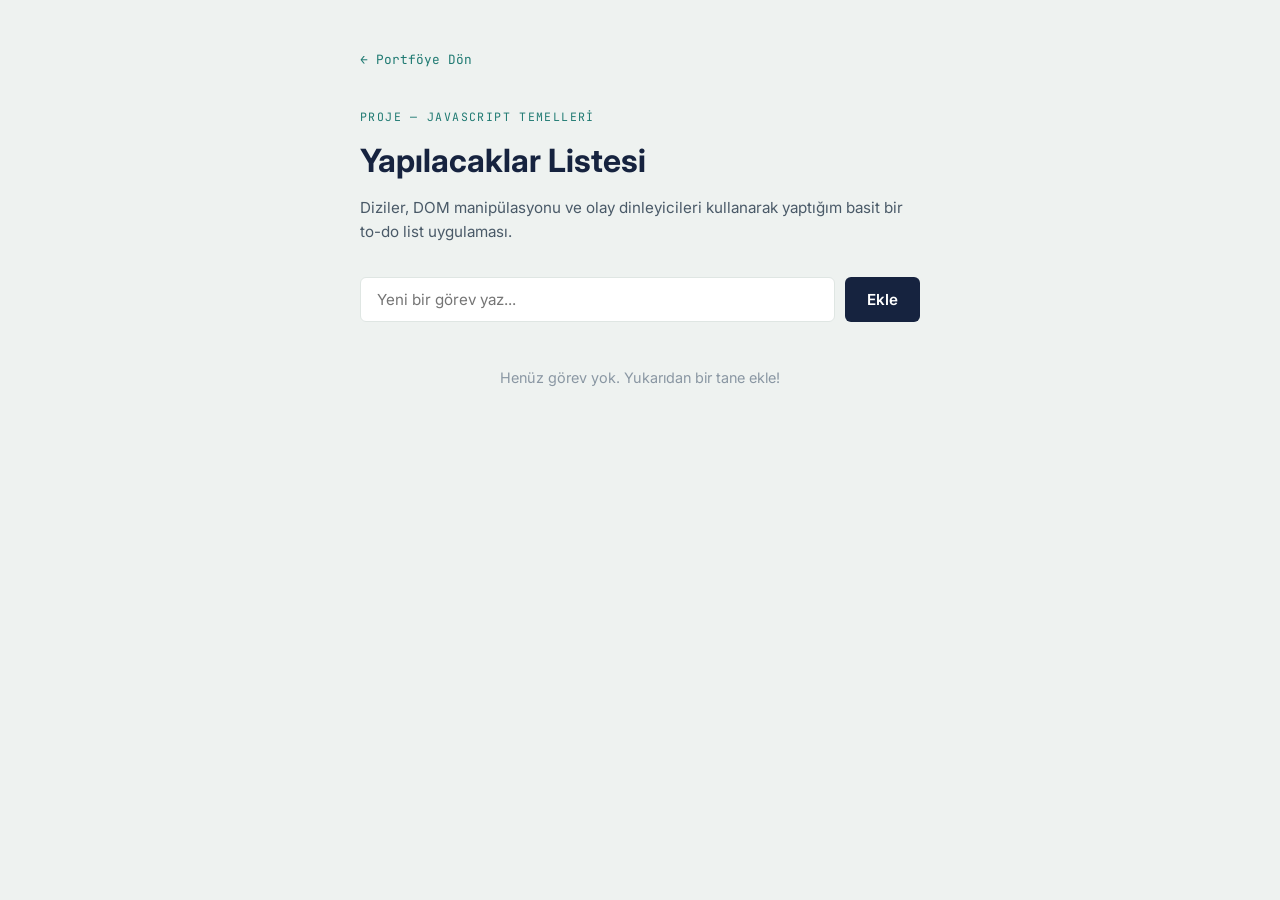
==== commit bea58d2e: "Add files via upload" ====
--- a/index.html
+++ b/index.html
@@ -15,10 +15,11 @@
 
     <div class="sayfa">
 
-        <a href="../../index.html" class="geri-linki">← Portföye Dön</a>
-        <!-- ../../ -> "iki klasör yukarı çık" demek. Bu dosya
-             projeler/todo-list/ içinde olduğu için, ana index.html'e
-             ulaşmak için 2 seviye yukarı çıkmamız gerekiyor. -->
+        <a href="/index.html" class="geri-linki">← Portföye Dön</a>
+        <!-- "/index.html" -> başındaki "/" işareti, "sitenin KÖKÜNDEN
+             başla" demek. Böylece hangi klasörde olursak olalım
+             (todo-list'in içinde bile), her zaman doğru şekilde ana
+             sayfaya gider. -->
 
         <header>
             <p class="eyebrow">PROJE — JAVASCRIPT TEMELLERİ</p>
--- a/style.css
+++ b/style.css
@@ -35,6 +35,10 @@
     color: var(--renk-teal);
     text-decoration: none;
     margin-bottom: 28px;
+    padding: 10px 14px 10px 0;
+    /* padding ekleyerek dokunma alanını büyüttük - mobilde parmakla
+       basmak, fare ile tıklamaktan daha az hassas olduğu için bu
+       önemli bir erişilebilirlik pratiğidir */
 }
 
 .geri-linki:hover {
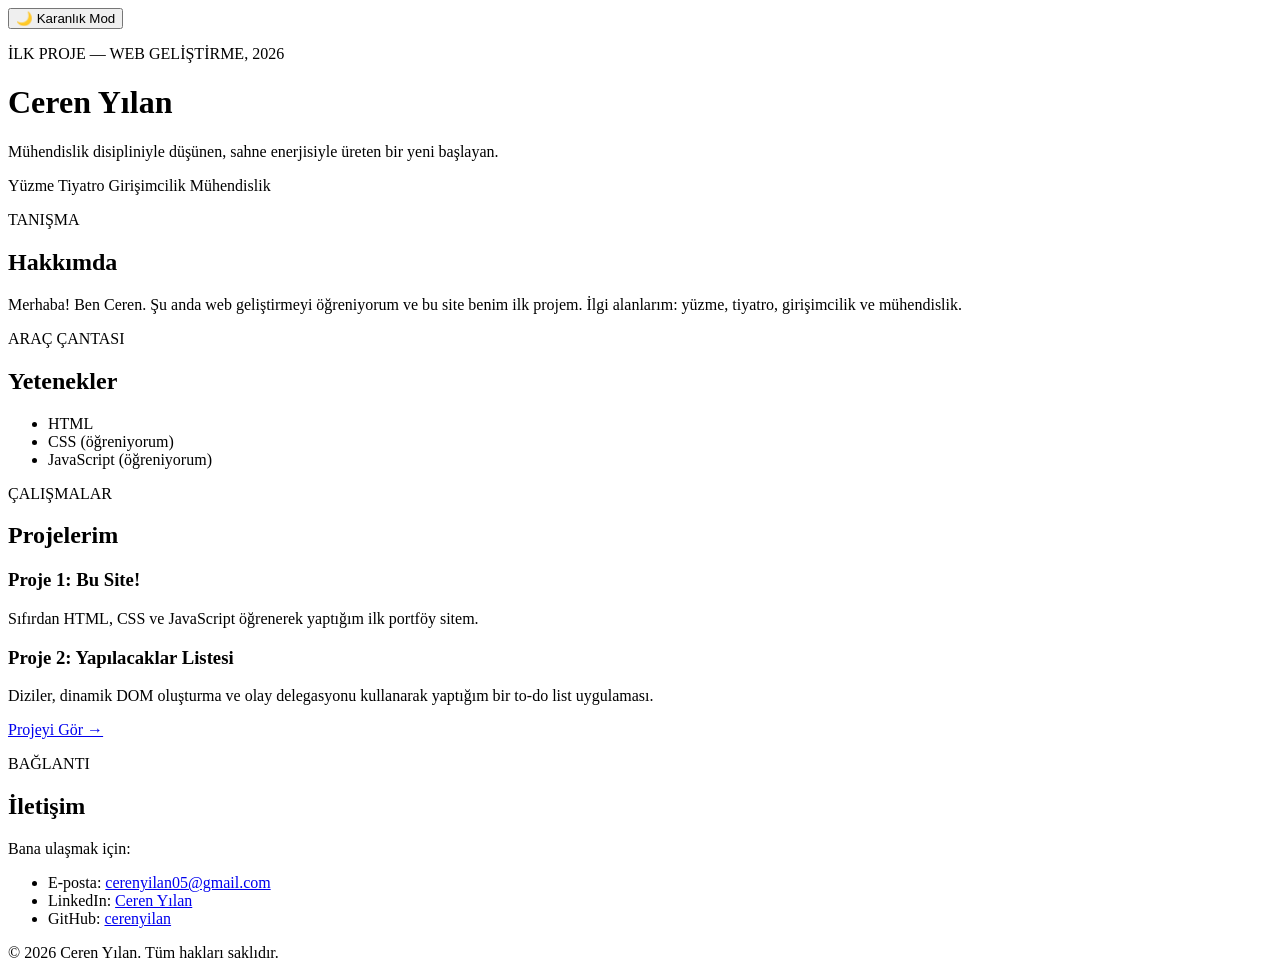
==== commit d686f99a: "Rename ANASITE-index.html to index.html" ====
--- a/index.html
+++ b/index.html
@@ -1,52 +1,117 @@
 <!DOCTYPE html>
+<!-- Bu satır, tarayıcıya "bu bir HTML5 belgesi" diyor. Her HTML dosyasının en başında olmalı. -->
 <html lang="tr">
+<!-- <html> tüm sayfayı saran ana kutudur. lang="tr" tarayıcıya sayfanın Türkçe olduğunu söyler. -->
 
 <head>
+    <!-- <head> içindekiler EKRANDA GÖRÜNMEZ. Tarayıcıya "arkaplan bilgisi" verir. -->
     <meta charset="UTF-8">
+    <!-- Türkçe karakterlerin (ş, ğ, ı, ö, ü, ç) doğru görünmesini sağlar -->
     <meta name="viewport" content="width=device-width, initial-scale=1.0">
-    <title>Yapılacaklar Listesi | Ceren Yılan</title>
+    <!-- Telefon ve tablette sayfanın doğru ölçekte açılmasını sağlar (3. aşamada işimize yarayacak) -->
+    <title>Portföyüm</title>
+    <!-- Bu yazı, tarayıcı sekmesinde (tab) görünür -->
     <link rel="stylesheet" href="style.css">
+    <!-- Bu satır, style.css dosyasını bu sayfaya bağlar.
+         CSS ve HTML dosyaları AYNI KLASÖRDE olmalı ki bu bağlantı çalışsın. -->
+
     <link rel="preconnect" href="https://fonts.googleapis.com">
     <link rel="preconnect" href="https://fonts.gstatic.com" crossorigin>
-    <link href="https://fonts.googleapis.com/css2?family=Inter:wght@400;500;600&family=JetBrains+Mono:wght@500&display=swap" rel="stylesheet">
+    <link href="https://fonts.googleapis.com/css2?family=Fraunces:opsz,wght@9..144,500;9..144,600;9..144,700&family=Inter:wght@400;500;600&family=JetBrains+Mono:wght@500&display=swap" rel="stylesheet">
+    <!-- Google Fonts'tan 3 farklı font ailesi çekiyoruz:
+         Fraunces (başlıklar), Inter (gövde metni), JetBrains Mono (etiketler) -->
 </head>
 
 <body>
+    <!-- <body> içindekiler EKRANDA GÖRÜNÜR. Sitenin gerçek içeriği burada. -->
 
-    <div class="sayfa">
+    <!-- ===== ÜST KISIM / BAŞLIK ===== -->
+    <header>
+        <button id="tema-butonu">🌙 Karanlık Mod</button>
+        <!-- Bu butona JavaScript'te "id ile" erişeceğiz -->
 
-        <a href="/index.html" class="geri-linki">← Portföye Dön</a>
-        <!-- "/index.html" -> başındaki "/" işareti, "sitenin KÖKÜNDEN
-             başla" demek. Böylece hangi klasörde olursak olalım
-             (todo-list'in içinde bile), her zaman doğru şekilde ana
-             sayfaya gider. -->
+        <p class="eyebrow">İLK PROJE — WEB GELİŞTİRME, 2026</p>
+        <!-- "eyebrow" = başlığın üstünde duran küçük, teknik görünümlü etiket -->
 
-        <header>
-            <p class="eyebrow">PROJE — JAVASCRIPT TEMELLERİ</p>
-            <h1>Yapılacaklar Listesi</h1>
-            <p class="aciklama">Diziler, DOM manipülasyonu ve olay dinleyicileri kullanarak yaptığım basit bir to-do list uygulaması.</p>
-        </header>
+        <h1>Ceren Yılan</h1>
+        <p class="hero-tagline">Mühendislik disipliniyle düşünen, sahne enerjisiyle üreten bir yeni başlayan.</p>
 
-        <main>
-            <!-- ===== GÖREV EKLEME ALANI ===== -->
-            <div class="ekleme-alani">
-                <input type="text" id="gorev-input" placeholder="Yeni bir görev yaz..." maxlength="80">
-                <button id="ekle-butonu">Ekle</button>
-            </div>
+        <div class="ilgi-alanlari">
+            <!-- Kulvar çizgisi mantığı: her etiket, yüzme havuzu şeridi gibi
+                 kesikli bir çizgiyle birbirine bağlanıyor. Bu, "farklı
+                 alanlardan geçen tek bir yol" fikrini görsel olarak anlatıyor. -->
+            <span class="ilgi-etiket">Yüzme</span>
+            <span class="kulvar-cizgisi"></span>
+            <span class="ilgi-etiket">Tiyatro</span>
+            <span class="kulvar-cizgisi"></span>
+            <span class="ilgi-etiket">Girişimcilik</span>
+            <span class="kulvar-cizgisi"></span>
+            <span class="ilgi-etiket">Mühendislik</span>
+        </div>
+    </header>
 
-            <!-- ===== GÖREV LİSTESİ ===== -->
-            <!-- Bu liste BOŞ - JavaScript, kullanıcı görev ekledikçe
-                 buraya <li> etiketlerini KENDİSİ oluşturup ekleyecek.
-                 Buna "dinamik DOM oluşturma" denir. -->
-            <ul id="gorev-listesi"></ul>
+    <!-- ===== HAKKIMDA BÖLÜMÜ ===== -->
+    <section id="hakkimda" class="reveal">
+        <p class="section-eyebrow">TANIŞMA</p>
+        <h2>Hakkımda</h2>
+        <p>
+            Merhaba! Ben Ceren. Şu anda web geliştirmeyi öğreniyorum ve
+            bu site benim ilk projem. İlgi alanlarım: yüzme, tiyatro,
+            girişimcilik ve mühendislik.
+        </p>
+    </section>
 
-            <!-- ===== BOŞ DURUM MESAJI ===== -->
-            <p id="bos-mesaji" class="bos-mesaji">Henüz görev yok. Yukarıdan bir tane ekle!</p>
-        </main>
+    <!-- ===== YETENEKLER BÖLÜMÜ ===== -->
+    <section id="yetenekler" class="reveal">
+        <p class="section-eyebrow">ARAÇ ÇANTASI</p>
+        <h2>Yetenekler</h2>
+        <ul>
+            <li>HTML</li>
+            <li>CSS (öğreniyorum)</li>
+            <li>JavaScript (öğreniyorum)</li>
+        </ul>
+    </section>
 
-    </div>
+    <!-- ===== PROJELER BÖLÜMÜ ===== -->
+    <section id="projeler" class="reveal">
+        <p class="section-eyebrow">ÇALIŞMALAR</p>
+        <h2>Projelerim</h2>
+
+        <div class="proje-karti">
+            <h3>Proje 1: Bu Site!</h3>
+            <p>Sıfırdan HTML, CSS ve JavaScript öğrenerek yaptığım ilk portföy sitem.</p>
+        </div>
+
+        <div class="proje-karti">
+            <h3>Proje 2: Yapılacaklar Listesi</h3>
+            <p>Diziler, dinamik DOM oluşturma ve olay delegasyonu kullanarak yaptığım bir to-do list uygulaması.</p>
+            <a href="projeler/todo-list/index.html" class="proje-linki">Projeyi Gör →</a>
+        </div>
+    </section>
+
+    <!-- ===== İLETİŞİM BÖLÜMÜ ===== -->
+    <section id="iletisim" class="reveal">
+        <p class="section-eyebrow">BAĞLANTI</p>
+        <h2>İletişim</h2>
+        <p>Bana ulaşmak için:</p>
+        <ul>
+            <li>E-posta: <a href="mailto:cerenyilan05@gmail.com">cerenyilan05@gmail.com</a></li>
+            <li>LinkedIn: <a href="https://www.linkedin.com/in/ceren-yilan">Ceren Yılan</a></li>
+            <li>GitHub: <a href="https://github.com/cerenyilan">cerenyilan</a></li>
+        </ul>
+    </section>
+
+    <!-- ===== ALT BİLGİ ===== -->
+    <footer>
+        <p>&copy; 2026 Ceren Yılan. Tüm hakları saklıdır.</p>
+    </footer>
 
     <script src="script.js"></script>
+    <!-- script etiketini body'nin EN SONUNA koyuyoruz.
+         Neden? Çünkü JavaScript, sayfadaki elemanlara erişmeye çalışır
+         (örn. tema-butonu). Eğer script HTML'in en başında olsaydı,
+         buton henüz yüklenmeden JS onu aramaya çalışır ve HATA verirdi.
+         En sona koymak, "önce sayfayı kur, sonra JS'i çalıştır" demektir. -->
 
 </body>
 </html>
